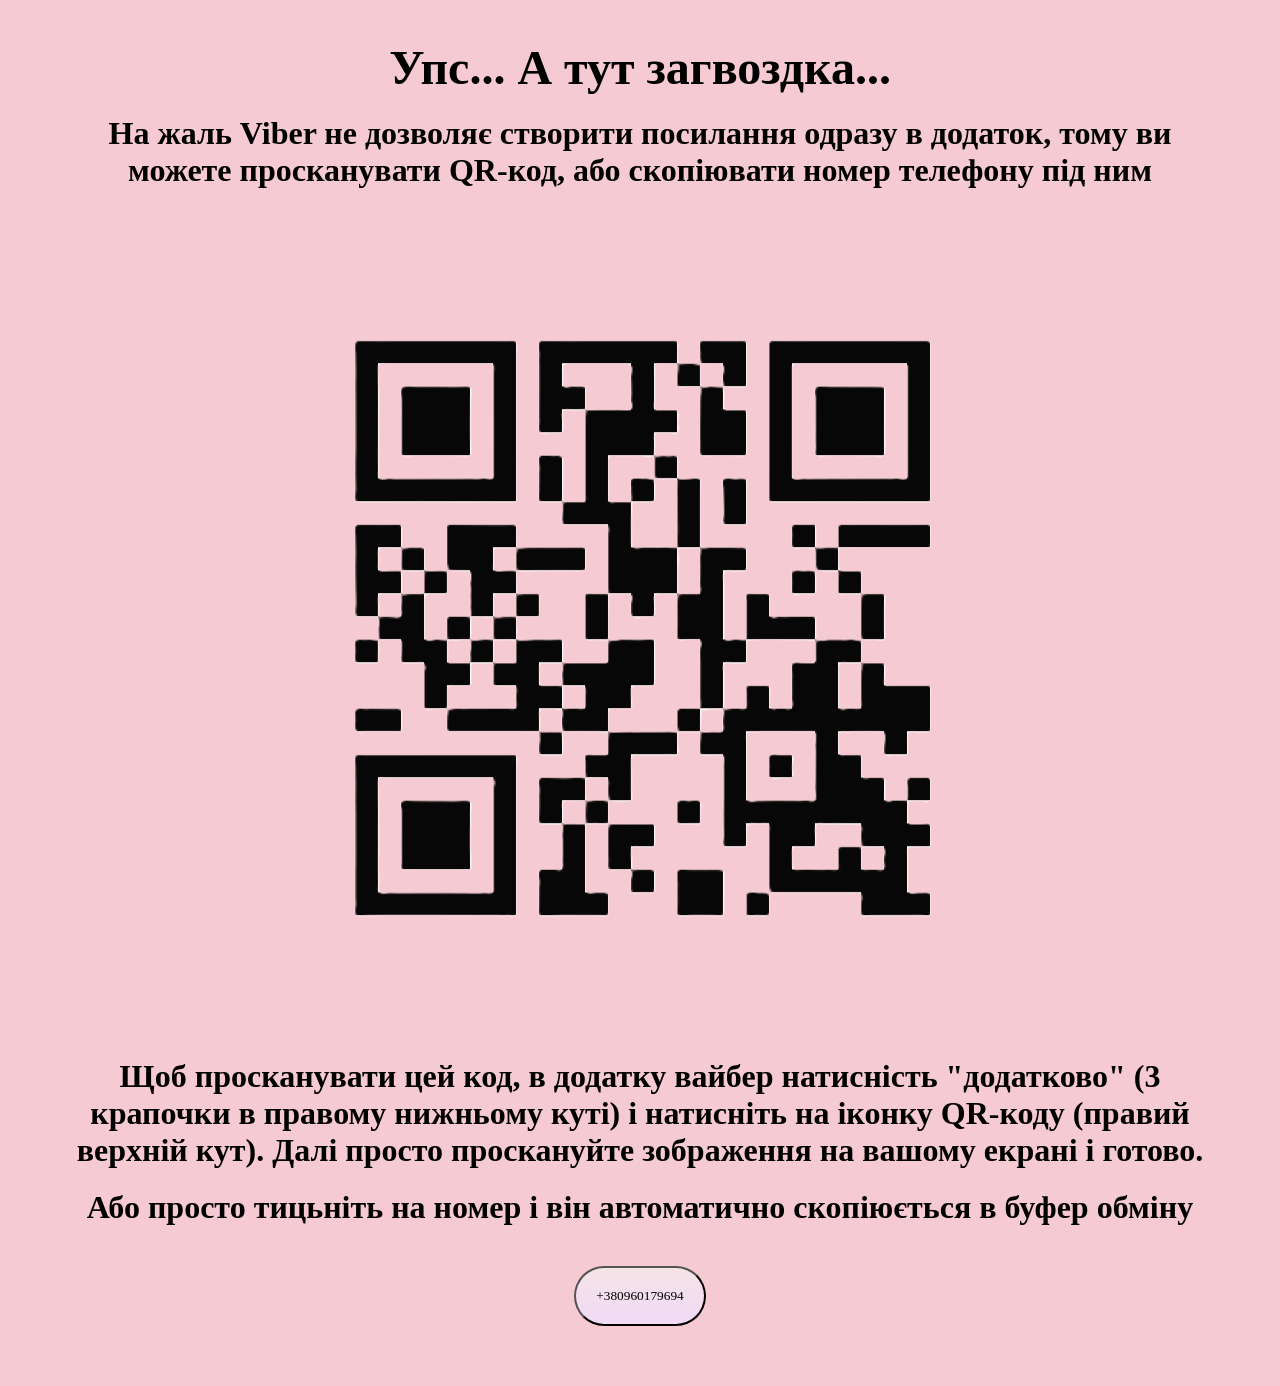
==== viber.html @ 5202615f "Add files via upload" ====
<!doctype html>
<html lang="uk">
    <head>
        <title>Viber</title>
        <link rel="stylesheet" href="viber.css" />
    </head>
    <body>
        <div class="information">
            <h1>Упс... А тут загвоздка...</h1>
            <h3 class="text-top">
                На жаль Viber не дозволяє створити посилання одразу в додаток,
                тому ви можете просканувати QR-код, або скопіювати номер
                телефону під ним
            </h3>
            <img src="./QR-код.png" alt="QR-код" />
            <h3 class="text-medium">
                Щоб просканувати цей код, в додатку вайбер натисність
                "додатково" (3 крапочки в правому нижньому куті) і натисніть на
                іконку QR-коду (правий верхній кут). Далі просто проскануйте
                зображення на вашому екрані і готово.
            </h3>
            <h3 class="text-bottom">
                Або просто тицьніть на номер і він автоматично скопіюється в
                буфер обміну
            </h3>
            <button
                onclick="
                    navigator.clipboard.writeText('+380960179694');
                    alert('Номер скопійовано!');
                "
            >
                +380960179694
            </button>
        </div>
    </body>
</html>
---- viber.css ----
* {
    margin: 0;
    padding: 0;
    box-sizing: border-box;
    font-family: "poppins";
    background: #f5cad2;
}

.information {
    text-align: center;
    align-items: center;
    padding: 20px;
    margin: 20px;
}

button {
    color: black;
    text-decoration: none;
    padding: 20px;
    margin: 20px;
    background: linear-gradient(to bottom, #f5e4e7, #f0daf5);
    border-radius: 30px;
    display: inline-block;
}

h3 {
    font-size: 2rem;
}
.text-top,
.text-medium,
.text-bottom {
    margin: 20px;
}

h1 {
    font-size: 3rem;
}
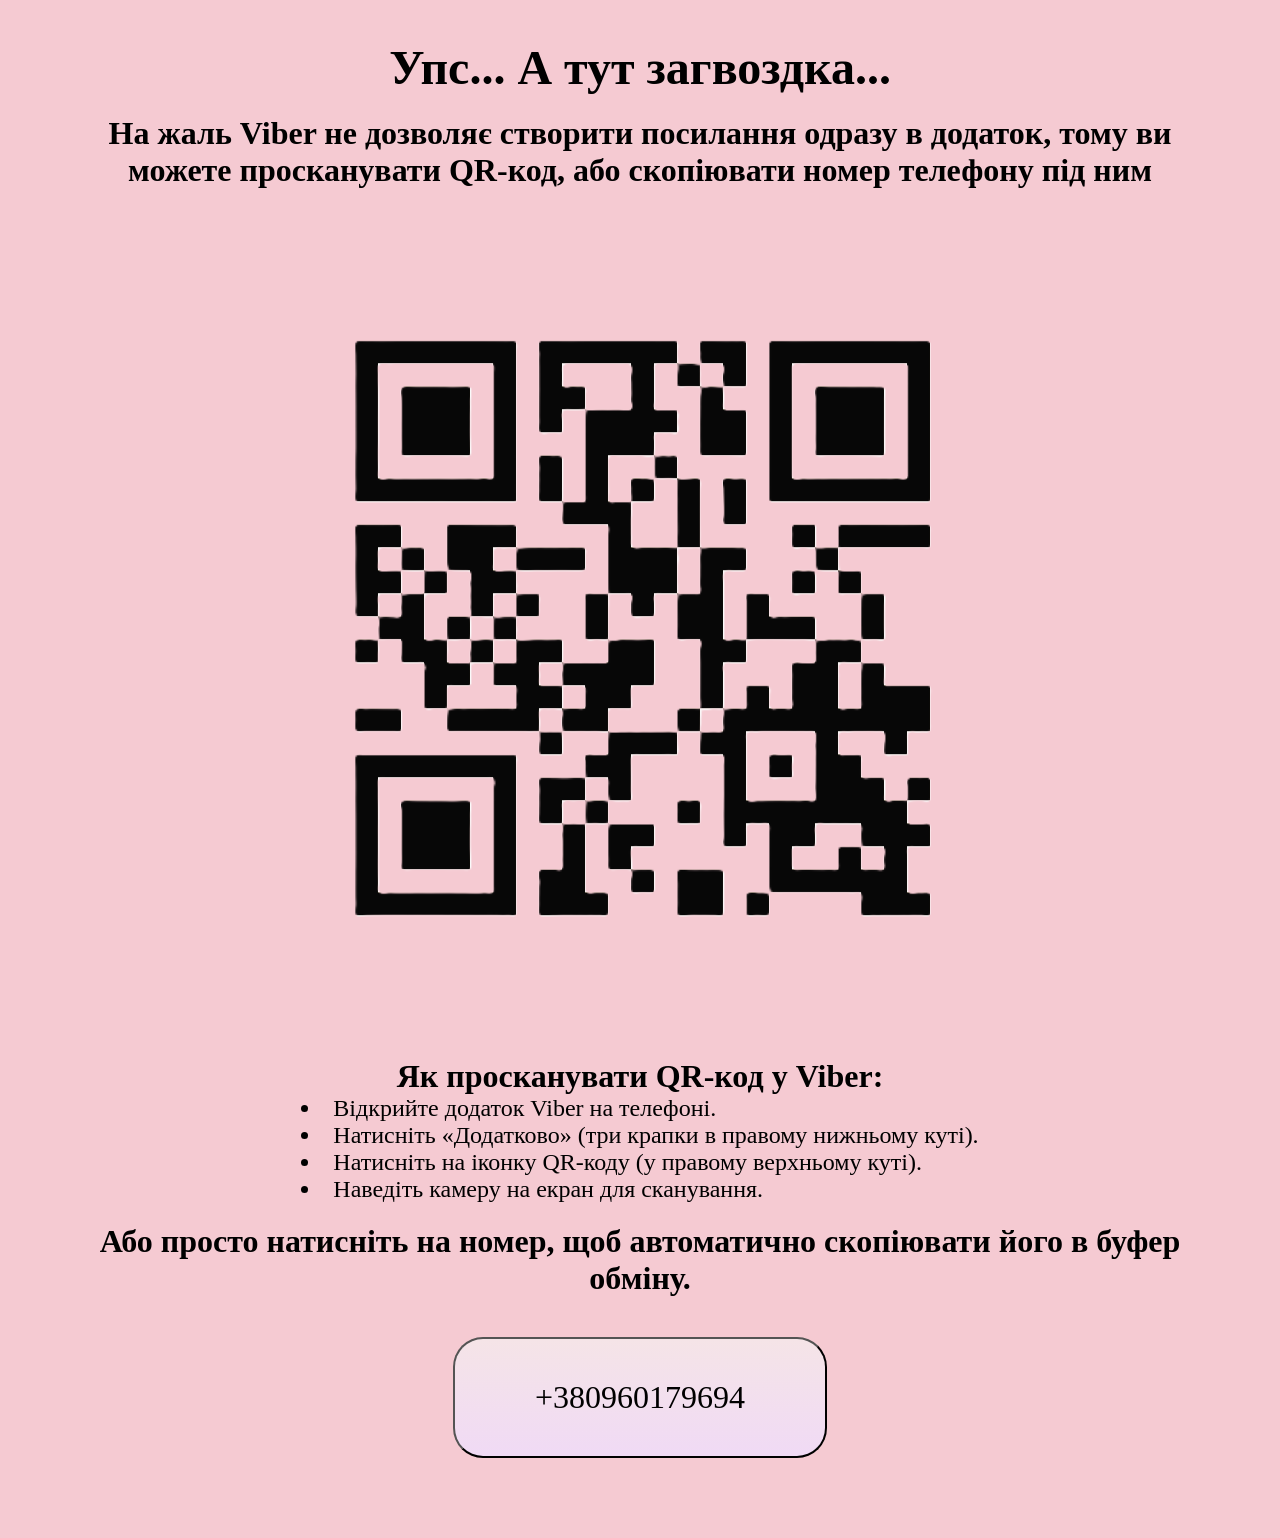
==== commit f99a0e6d: "Add files via upload" ====
--- a/viber.html
+++ b/viber.html
@@ -13,24 +13,32 @@
                 телефону під ним
             </h3>
             <img src="./QR-код.png" alt="QR-код" />
-            <h3 class="text-medium">
-                Щоб просканувати цей код, в додатку вайбер натисність
-                "додатково" (3 крапочки в правому нижньому куті) і натисніть на
-                іконку QR-коду (правий верхній кут). Далі просто проскануйте
-                зображення на вашому екрані і готово.
-            </h3>
-            <h3 class="text-bottom">
-                Або просто тицьніть на номер і він автоматично скопіюється в
-                буфер обміну
-            </h3>
-            <button
-                onclick="
-                    navigator.clipboard.writeText('+380960179694');
-                    alert('Номер скопійовано!');
-                "
-            >
-                +380960179694
-            </button>
+            <div class="text-medium">
+                <h3>Як просканувати QR-код у Viber:</h3>
+                <ul class="viber-list">
+                    <li>Відкрийте додаток Viber на телефоні.</li>
+                    <li>
+                        Натисніть «Додатково» (три крапки в правому нижньому
+                        куті).
+                    </li>
+                    <li>
+                        Натисніть на іконку QR-коду (у правому верхньому куті).
+                    </li>
+                    <li>Наведіть камеру на екран для сканування.</li>
+                </ul>
+                <h3 class="text-bottom">
+                    Або просто натисніть на номер, щоб автоматично скопіювати
+                    його в буфер обміну.
+                </h3>
+                <button
+                    onclick="
+                        navigator.clipboard.writeText('+380960179694');
+                        alert('Номер скопійовано!');
+                    "
+                >
+                    +380960179694
+                </button>
+            </div>
         </div>
     </body>
 </html>
--- a/viber.css
+++ b/viber.css
@@ -16,11 +16,12 @@
 button {
     color: black;
     text-decoration: none;
-    padding: 20px;
+    padding: 40px 80px;
     margin: 20px;
     background: linear-gradient(to bottom, #f5e4e7, #f0daf5);
     border-radius: 30px;
     display: inline-block;
+    font-size: 2rem;
 }
 
 h3 {
@@ -35,3 +36,12 @@
 h1 {
     font-size: 3rem;
 }
+
+.viber-list {
+    max-width: fit-content;
+    margin: 0 auto;
+    text-align: left;
+    list-style-position: inside;
+    padding: 0;
+    font-size: 1.5rem;
+}
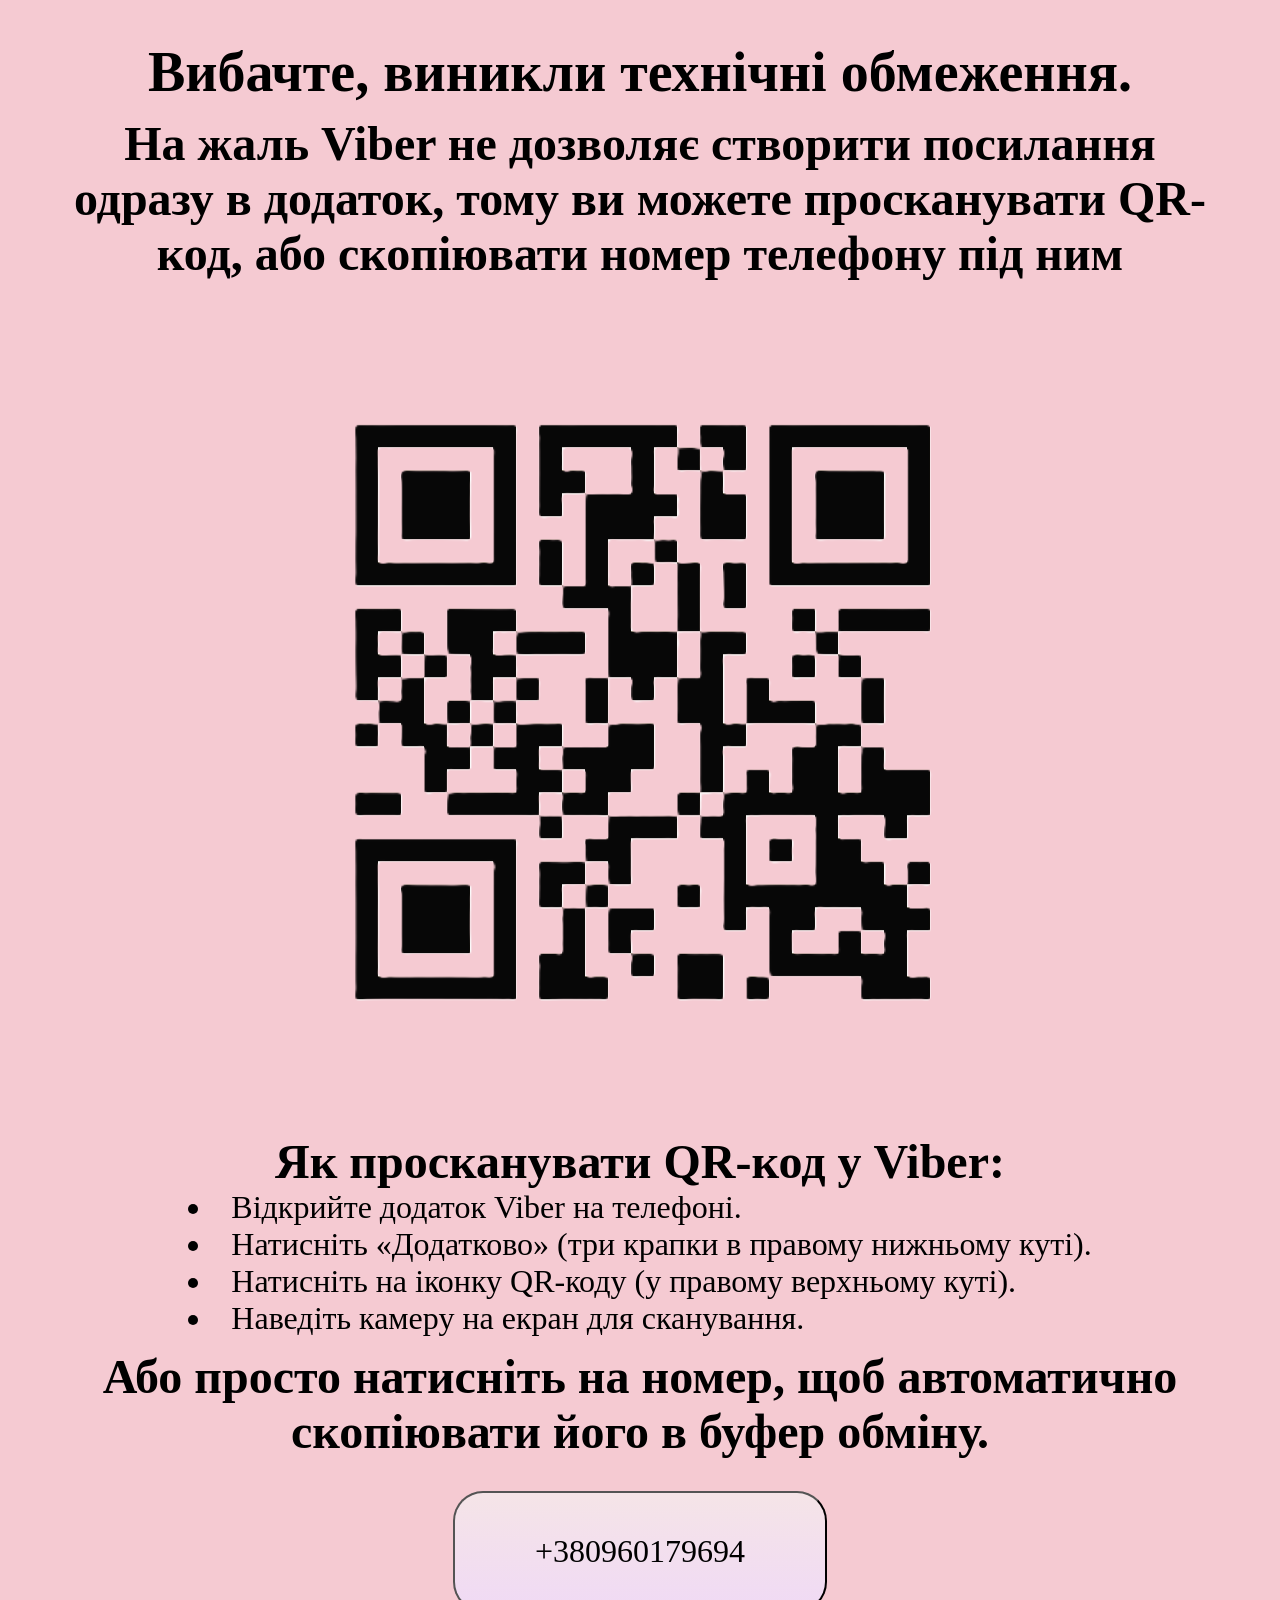
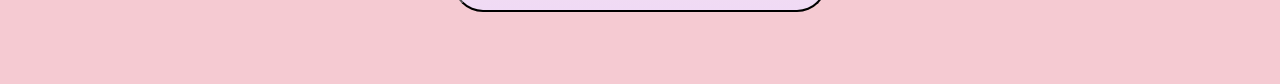
==== commit 7db3cdf1: "Add files via upload" ====
--- a/viber.html
+++ b/viber.html
@@ -3,10 +3,11 @@
     <head>
         <title>Viber</title>
         <link rel="stylesheet" href="viber.css" />
+        <meta name="viewport" content="width=device-width, initial-scale=1.0" />
     </head>
     <body>
         <div class="information">
-            <h1>Упс... А тут загвоздка...</h1>
+            <h1>Вибачте, виникли технічні обмеження.</h1>
             <h3 class="text-top">
                 На жаль Viber не дозволяє створити посилання одразу в додаток,
                 тому ви можете просканувати QR-код, або скопіювати номер
--- a/viber.css
+++ b/viber.css
@@ -25,16 +25,16 @@
 }
 
 h3 {
-    font-size: 2rem;
+    font-size: 3rem;
 }
 .text-top,
 .text-medium,
 .text-bottom {
-    margin: 20px;
+    margin: 12px;
 }
 
 h1 {
-    font-size: 3rem;
+    font-size: 3.5rem;
 }
 
 .viber-list {
@@ -43,5 +43,53 @@
     text-align: left;
     list-style-position: inside;
     padding: 0;
-    font-size: 1.5rem;
+    font-size: 2rem;
 }
+@media (max-width: 720px) {
+    *{
+        padding: 4px;
+    }
+    .information {
+        width: 100%;
+        max-width: 460px;
+        display: flex;
+        flex-direction: column;
+        text-align: center;
+        overflow: visible;
+        padding: 0;
+        align-items: center;
+        margin: 0;
+    }
+    .information img {
+        width: 90%;
+        height: auto;
+        margin-bottom: 4px;
+        display: block;
+        max-width: 360px;
+        max-height: 360px;
+    }
+
+    h1 {
+        font-size: 2rem;
+    }
+
+    h3 {
+        font-size: 1.5rem;
+    }
+
+    li {
+        font-size: 1.5rem;
+        padding: 12px;
+    }
+
+
+    button {
+        color: black;
+        text-decoration: none;
+        padding: 20px 40px;
+
+        background: linear-gradient(to bottom, #f5e4e7, #f0daf5);
+        border-radius: 30px;
+        display: inline-block;
+        font-size: 1.5rem;
+}
